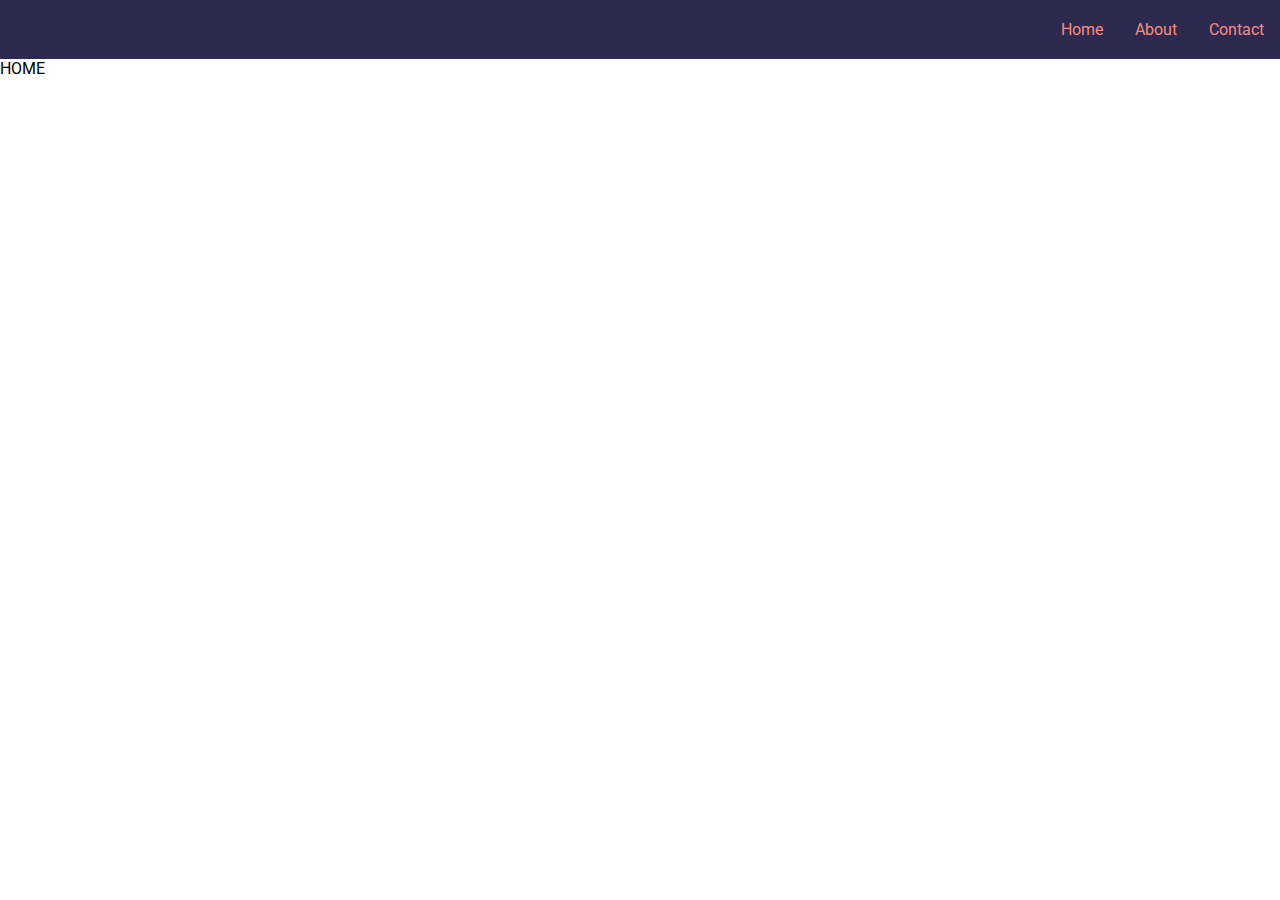
==== index.html @ 7231d3d2 "made the navigation bar universal" ====
<!doctype html>
<html>
    <head>
        <title>Home-CS LLC</title>
        <meta charset="utf-8">
        <meta http-equiv="X-UA-Compatible" content="IE=edge">
        <meta name="viewport" content="width=device-width, initial-scale=1">

        <link rel="stylesheet" href="css/styles.css" >
        <link rel="preconnect" href="https://fonts.gstatic.com">
        <link href="https://fonts.googleapis.com/css2?family=Roboto&display=swap" rel="stylesheet">

        <script src="https://code.jquery.com/jquery-3.5.0.js"></script>
    </head>

    <body>
        <!-- navigation -->
        <div id="navbar"></div>
        HOME
    </body>

</html>

<script>    //load external HTML
$("#navbar").load('navigation.html');
</script>
---- css/styles.css ----
@import url('https://fonts.googleapis.com/css2?family=Roboto&display=swap');

body {
    font-family: 'Roboto', sans-serif;
}
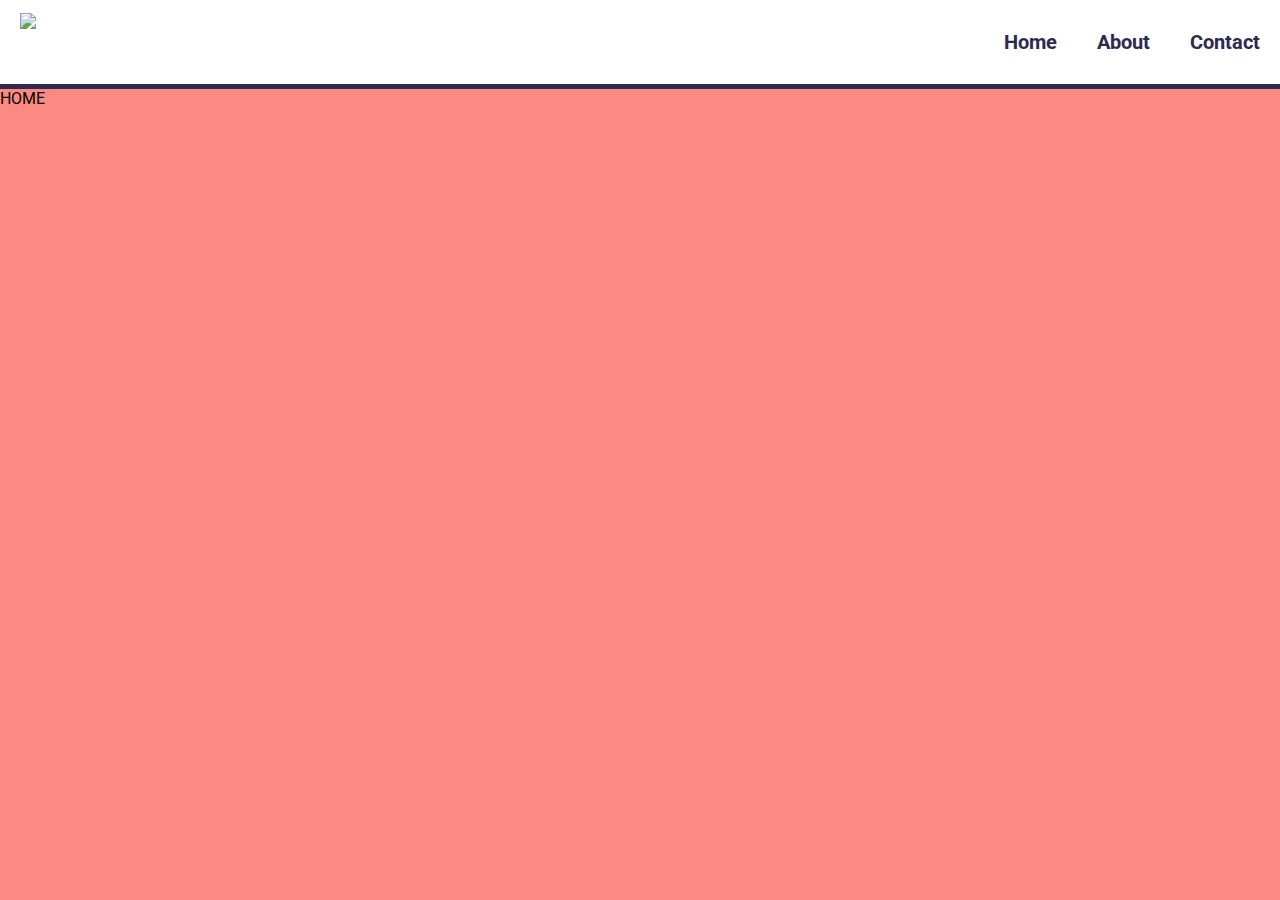
==== commit 703581cc: "updated to white border, added logo" ====
--- a/index.html
+++ b/index.html
@@ -6,7 +6,7 @@
         <meta http-equiv="X-UA-Compatible" content="IE=edge">
         <meta name="viewport" content="width=device-width, initial-scale=1">
 
-        <link rel="stylesheet" href="css/styles.css" >
+        <link rel="stylesheet" href="css/index.css" >
         <link rel="preconnect" href="https://fonts.gstatic.com">
         <link href="https://fonts.googleapis.com/css2?family=Roboto&display=swap" rel="stylesheet">
 
--- a/css/index.css
+++ b/css/index.css
@@ -0,0 +1,6 @@
+@import url('https://fonts.googleapis.com/css2?family=Roboto&display=swap');
+
+body {
+    font-family: 'Roboto', sans-serif;
+    background-color: #FC8A83; 
+}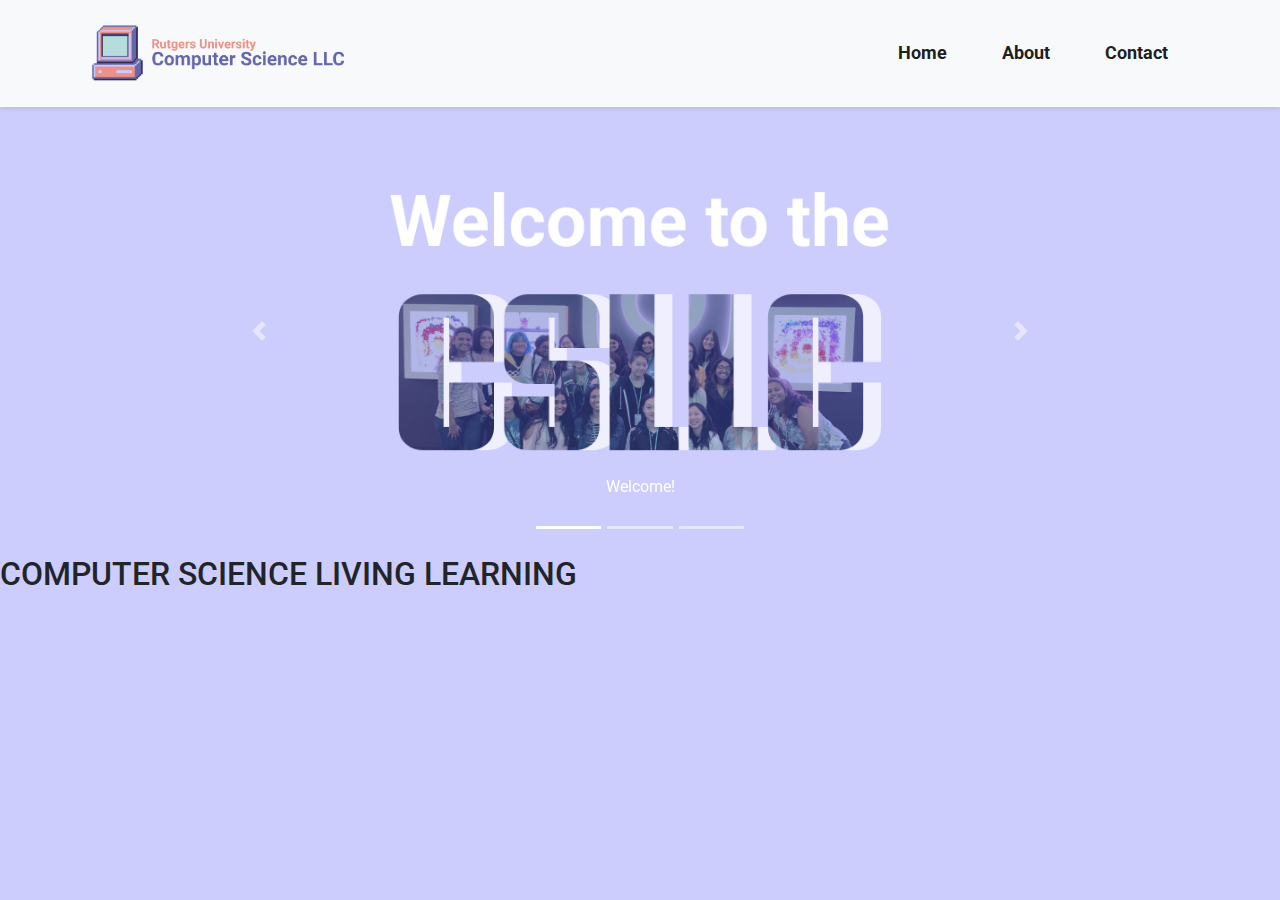
==== commit 0aa04c9a: "finished the slideshow" ====
--- a/index.html
+++ b/index.html
@@ -9,18 +9,68 @@
         <link rel="stylesheet" href="css/index.css" >
         <link rel="preconnect" href="https://fonts.gstatic.com">
         <link href="https://fonts.googleapis.com/css2?family=Roboto&display=swap" rel="stylesheet">
+        <link rel="stylesheet" href="css/bootstrap.min.css">
 
+        <script src="https://ajax.googleapis.com/ajax/libs/jquery/3.5.1/jquery.min.js"></script>
+        <script src="js/bootstrap.min.js"></script>
         <script src="https://code.jquery.com/jquery-3.5.0.js"></script>
     </head>
 
     <body>
         <!-- navigation -->
         <div id="navbar"></div>
-        HOME
+
+        <div class="slideshow-container">
+            <div id="carouselExampleIndicators" class="carousel slide" data-ride="carousel">
+                <ol class="carousel-indicators">
+                  <li data-target="#carouselExampleIndicators" data-slide-to="0" class="active"></li>
+                  <li data-target="#carouselExampleIndicators" data-slide-to="1"></li>
+                  <li data-target="#carouselExampleIndicators" data-slide-to="2"></li>
+                </ol>
+                <div class="carousel-inner">
+    
+                  <div class="carousel-item active">
+                    <img class="d-block w-100" src="photos/computer/welcome.png" alt="First slide">
+                    <div class="carousel-caption d-none d-md-block">
+                        <p>Welcome!</p>
+                    </div>
+                  </div>
+                  
+                  <div class="carousel-item">
+                    <img class="d-block w-100" src="photos/computer/welcome.png" alt="Second slide">
+                    <div class="carousel-caption d-none d-md-block">
+                        <p>Welcome!</p>
+                    </div>
+                  </div>
+                  <div class="carousel-item">
+                    <img class="d-block w-100" src="photos/computer/welcome.png" alt="Third slide">
+                    <div class="carousel-caption d-none d-md-block">
+                        <p>Welcome!</p>
+                    </div>
+                  </div>
+                </div>
+                <a class="carousel-control-prev" href="#carouselExampleIndicators" role="button" data-slide="prev">
+                  <span class="carousel-control-prev-icon" aria-hidden="true"></span>
+                  <span class="sr-only">Previous</span>
+                </a>
+                <a class="carousel-control-next" href="#carouselExampleIndicators" role="button" data-slide="next">
+                  <span class="carousel-control-next-icon" aria-hidden="true"></span>
+                  <span class="sr-only">Next</span>
+                </a>
+              </div>
+        </div>
+        <div class="header">
+            <h2>COMPUTER SCIENCE LIVING LEARNING </h2>
+        </div>
+  
+              
+            
     </body>
 
 </html>
 
 <script>    //load external HTML
 $("#navbar").load('navigation.html');
+$('.carousel').carousel()
+
 </script>
--- a/css/index.css
+++ b/css/index.css
@@ -2,5 +2,14 @@
 
 body {
     font-family: 'Roboto', sans-serif;
-    background-color: #FC8A83; 
-}+}
+
+.slideshow-container {
+    width: 70%; 
+    margin-left: auto; 
+    margin-right: auto; 
+}
+
+.header {
+    background: 
+}
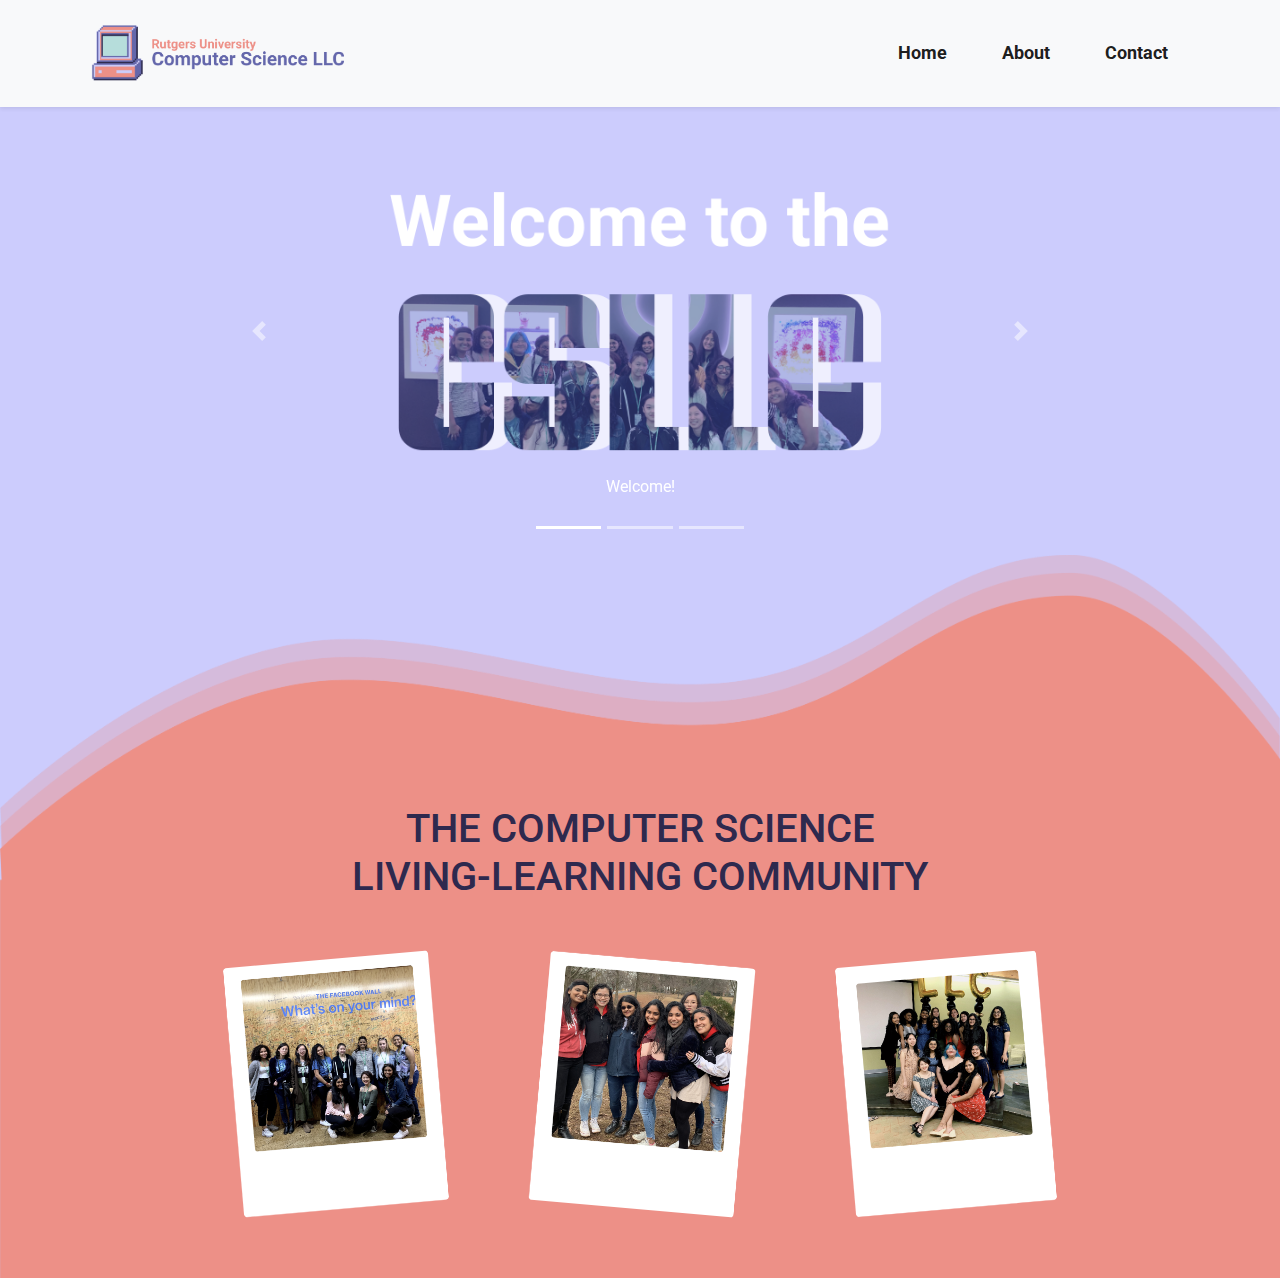
==== commit 2bc36858: "pink background & polaroid images" ====
--- a/index.html
+++ b/index.html
@@ -59,9 +59,18 @@
                 </a>
               </div>
         </div>
-        <div class="header">
-            <h2>COMPUTER SCIENCE LIVING LEARNING </h2>
-        </div>
+        <img class="pink-background" src="photos/computer/home-colored-background.png">
+        <h1 class="header">THE COMPUTER SCIENCE <br> LIVING-LEARNING COMMUNITY</h1>
+
+        <table>
+            <tr>
+                <td><img id="photo1" src="photos/people/fb.png"></td>
+                <td><img id="photo2" src="photos/people/outside-fall.png"></td>
+                <td><img id="photo3" src="photos/people/cs-party.png"></td>
+            </tr>
+                
+        </table>
+        
   
               
             
--- a/css/index.css
+++ b/css/index.css
@@ -10,6 +10,43 @@
     margin-right: auto; 
 }
 
+.pink-background {
+    z-index: -900; 
+    width: 100%; 
+    position: absolute;
+}
+
 .header {
-    background: 
+    margin-top: 250px; 
+    z-index: 1; 
+    text-align: center; 
+    color: #2E294E; 
 }
+
+table {
+    margin-left: auto; 
+    margin-right: auto; 
+}
+
+td {
+    padding: 50px; 
+}
+
+#photo1 {
+    width: auto; 
+    height: 250px; 
+    transform: rotate(-5deg); 
+}
+
+#photo2 {
+    width: auto; 
+    height: 250px;
+    transform: rotate(5deg); 
+    
+}
+
+#photo3 {
+    width: auto; 
+    height: 250px;
+    transform: rotate(-5deg); 
+}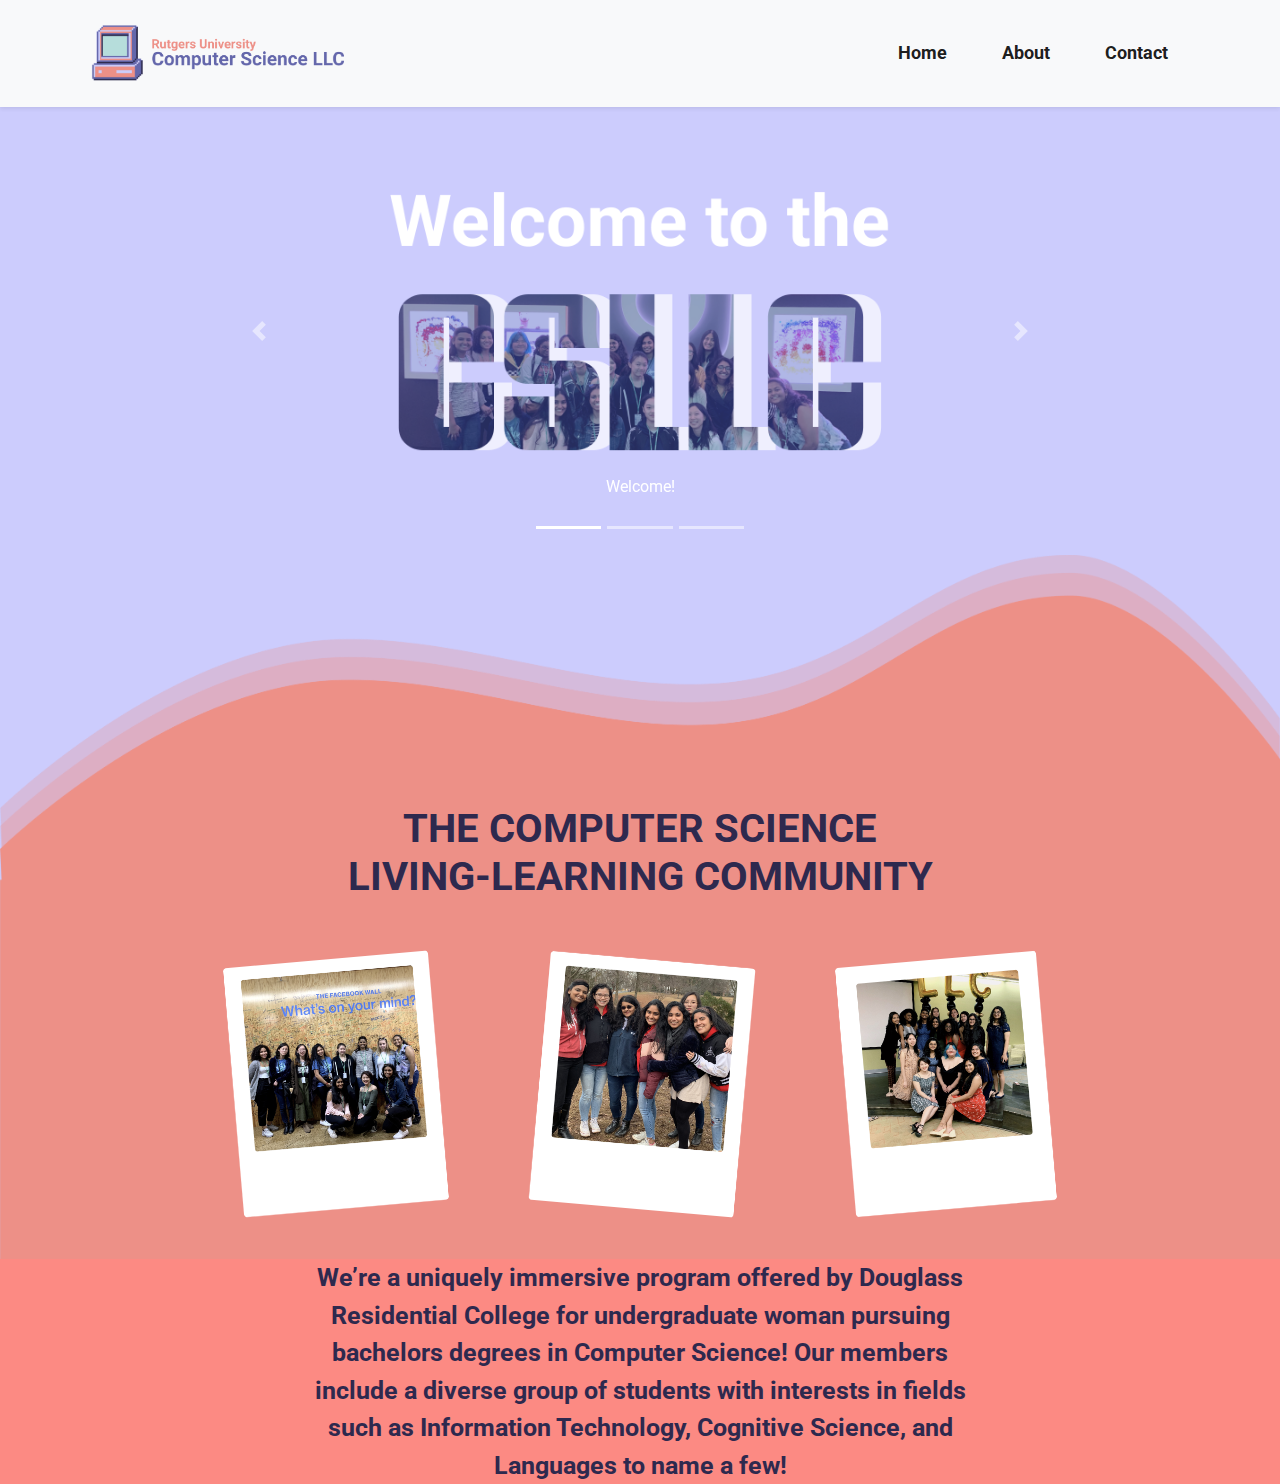
==== commit 9c2b28b7: "intro paragrpah + added 2 photos from cohort 1 & 4" ====
--- a/index.html
+++ b/index.html
@@ -37,15 +37,15 @@
                   </div>
                   
                   <div class="carousel-item">
-                    <img class="d-block w-100" src="photos/computer/welcome.png" alt="Second slide">
+                    <img class="d-block w-100" src="photos/people/cohort4.png" alt="Second slide">
                     <div class="carousel-caption d-none d-md-block">
-                        <p>Welcome!</p>
+                        <p>Cohort 4</p>
                     </div>
                   </div>
                   <div class="carousel-item">
-                    <img class="d-block w-100" src="photos/computer/welcome.png" alt="Third slide">
+                    <img class="d-block w-100" src="photos/people/cohort1-cave.png" alt="Third slide">
                     <div class="carousel-caption d-none d-md-block">
-                        <p>Welcome!</p>
+                        <p>Cohort 1</p>
                     </div>
                   </div>
                 </div>
@@ -71,9 +71,9 @@
                 
         </table>
         
-  
-              
-            
+        <div style="background: #FC8A83">
+            <p class="intro-text">We’re a uniquely immersive program offered by Douglass Residential College for undergraduate woman pursuing bachelors degrees in Computer Science! Our members include a diverse group of students with interests in fields such as Information Technology, Cognitive Science, and Languages to name a few!</p>
+        </div>
     </body>
 
 </html>
--- a/css/index.css
+++ b/css/index.css
@@ -2,6 +2,11 @@
 
 body {
     font-family: 'Roboto', sans-serif;
+    min-height: 100%;
+}
+
+html {
+    height: 100%; 
 }
 
 .slideshow-container {
@@ -21,6 +26,7 @@
     z-index: 1; 
     text-align: center; 
     color: #2E294E; 
+    font-weight: bold; 
 }
 
 table {
@@ -49,4 +55,12 @@
     width: auto; 
     height: 250px;
     transform: rotate(-5deg); 
+}
+
+.intro-text {
+    padding: 0 300px; 
+    text-align: center; 
+    font-weight: 700; 
+    font-size: 25px; 
+    color: #2E294E; 
 }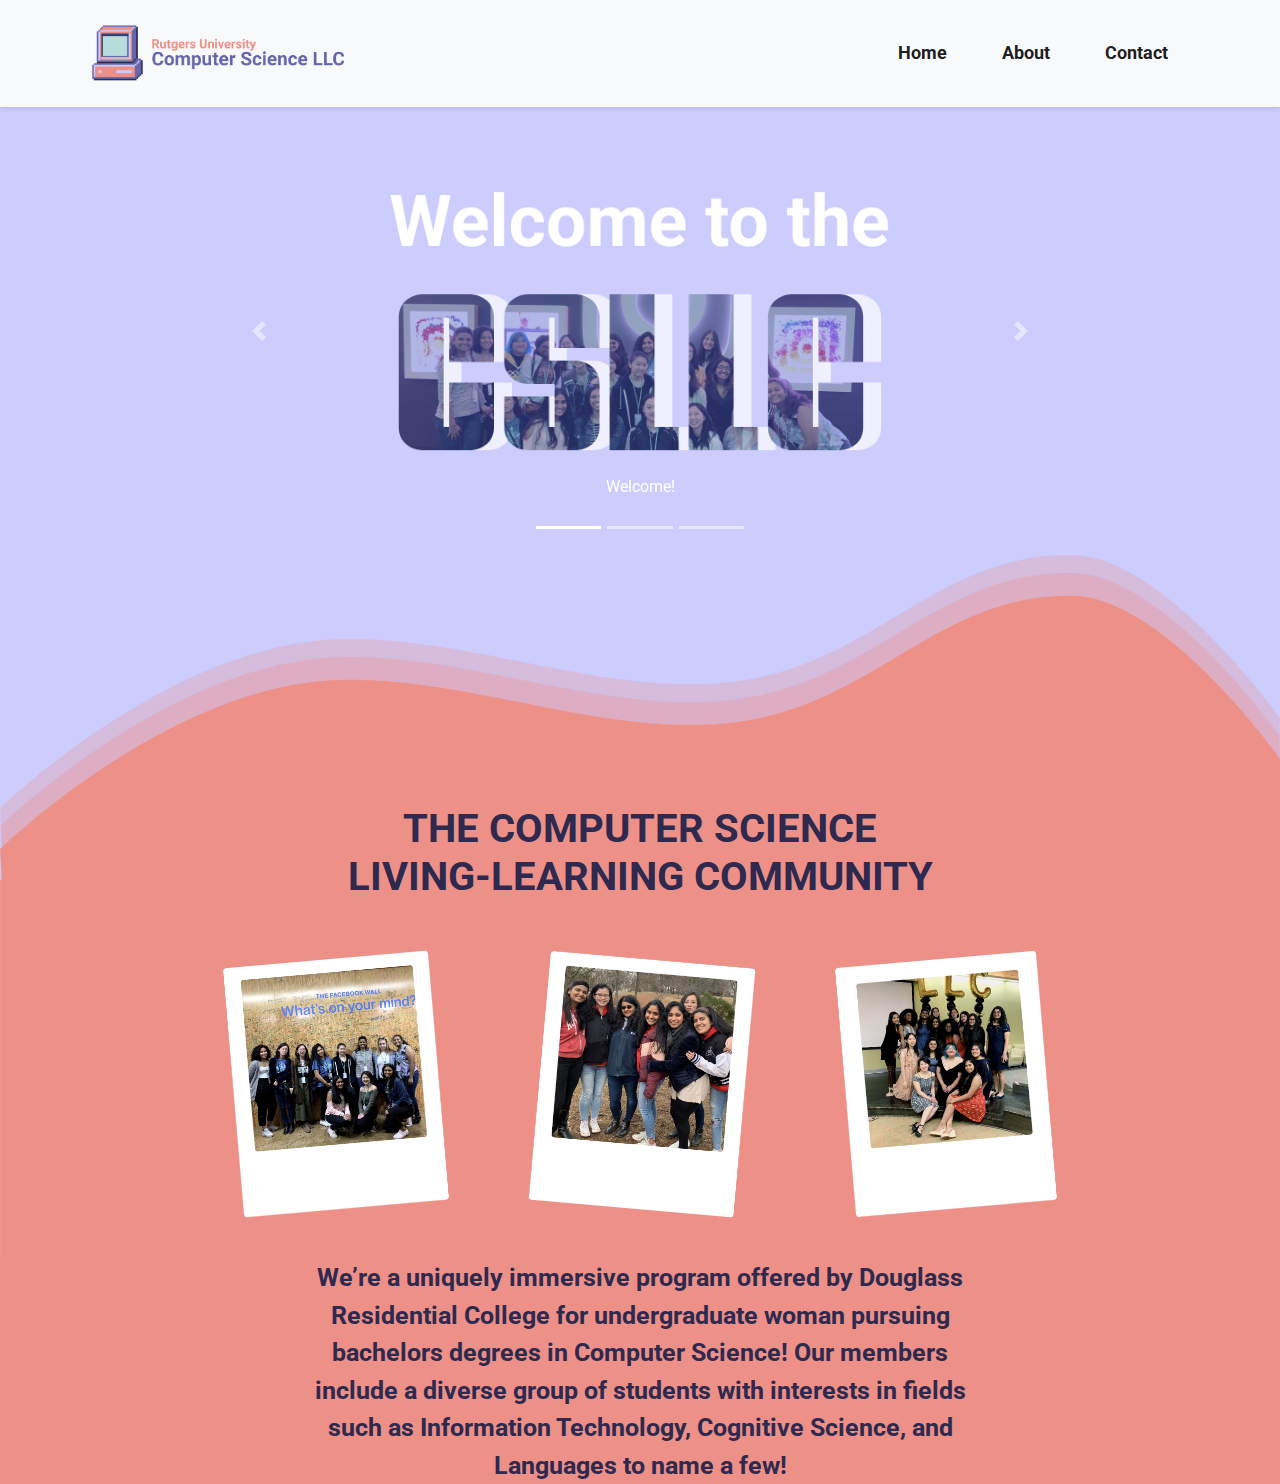
==== commit c9101d84: "fixed background color for intro paragraph to match with image" ====
--- a/index.html
+++ b/index.html
@@ -30,20 +30,20 @@
                 <div class="carousel-inner">
     
                   <div class="carousel-item active">
-                    <img class="d-block w-100" src="photos/computer/welcome.png" alt="First slide">
+                    <img class="d-block w-100" src="photos/computer/welcome.png" alt="Welcome Slide">
                     <div class="carousel-caption d-none d-md-block">
                         <p>Welcome!</p>
                     </div>
                   </div>
                   
                   <div class="carousel-item">
-                    <img class="d-block w-100" src="photos/people/cohort4.png" alt="Second slide">
+                    <img class="d-block w-100" src="photos/people/cohort4.png" alt="Second Slide">
                     <div class="carousel-caption d-none d-md-block">
                         <p>Cohort 4</p>
                     </div>
                   </div>
                   <div class="carousel-item">
-                    <img class="d-block w-100" src="photos/people/cohort1-cave.png" alt="Third slide">
+                    <img class="d-block w-100" src="photos/people/cohort1-cave.png" alt="Third Slide">
                     <div class="carousel-caption d-none d-md-block">
                         <p>Cohort 1</p>
                     </div>
@@ -71,7 +71,7 @@
                 
         </table>
         
-        <div style="background: #FC8A83">
+        <div style="background: #ED9087">
             <p class="intro-text">We’re a uniquely immersive program offered by Douglass Residential College for undergraduate woman pursuing bachelors degrees in Computer Science! Our members include a diverse group of students with interests in fields such as Information Technology, Cognitive Science, and Languages to name a few!</p>
         </div>
     </body>
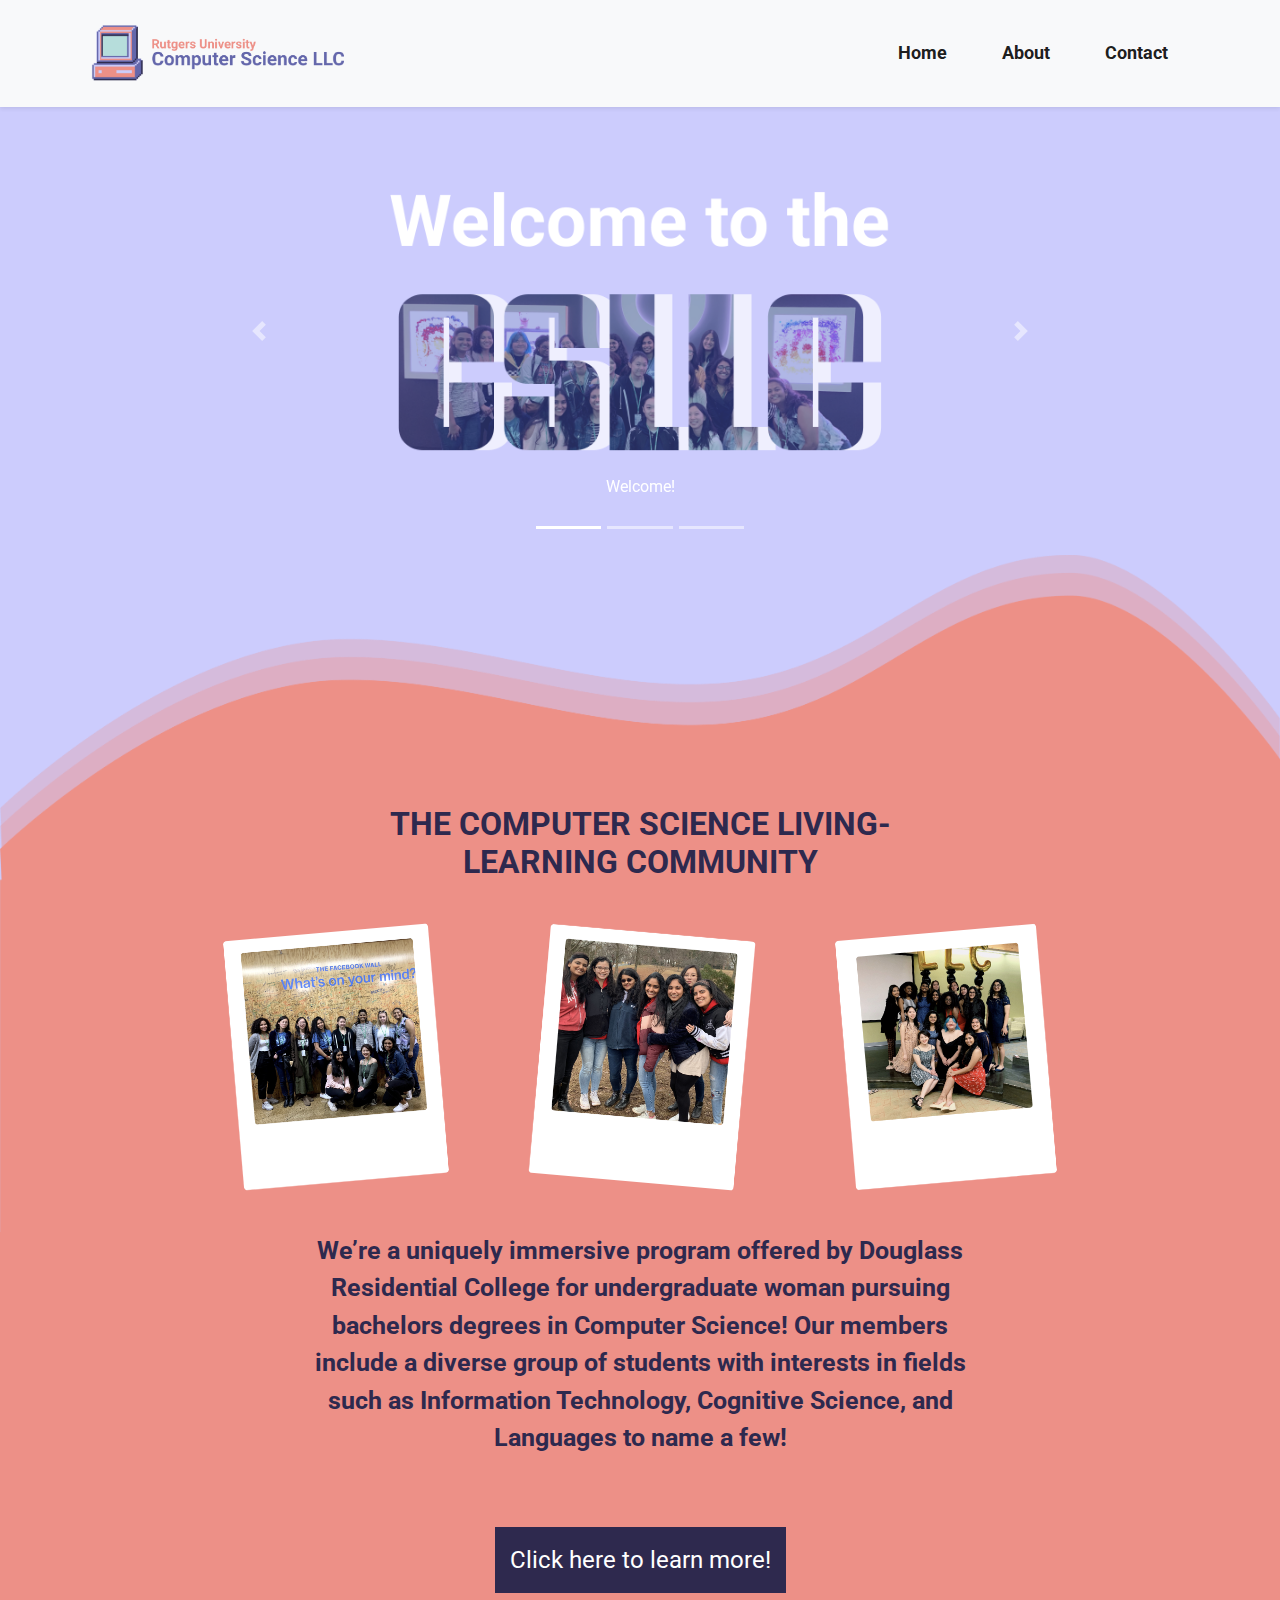
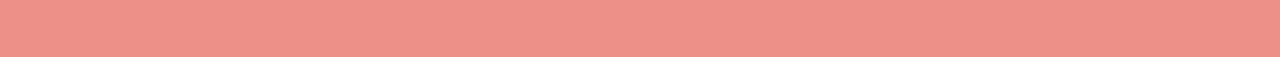
==== commit dad2453f: "added button, and began formatting for mobile" ====
--- a/index.html
+++ b/index.html
@@ -20,7 +20,7 @@
         <!-- navigation -->
         <div id="navbar"></div>
 
-        <div class="slideshow-container">
+        <div class="slideshow-container" style="background-color: #CCCCFD">
             <div id="carouselExampleIndicators" class="carousel slide" data-ride="carousel">
                 <ol class="carousel-indicators">
                   <li data-target="#carouselExampleIndicators" data-slide-to="0" class="active"></li>
@@ -59,8 +59,9 @@
                 </a>
               </div>
         </div>
+        
         <img class="pink-background" src="photos/computer/home-colored-background.png">
-        <h1 class="header">THE COMPUTER SCIENCE <br> LIVING-LEARNING COMMUNITY</h1>
+        <h1 class="header">THE COMPUTER SCIENCE LIVING-LEARNING COMMUNITY</h1>
 
         <table>
             <tr>
@@ -71,9 +72,12 @@
                 
         </table>
         
-        <div style="background: #ED9087">
+        <div style="margin: auto auto 30px; background: #ED9087">
             <p class="intro-text">We’re a uniquely immersive program offered by Douglass Residential College for undergraduate woman pursuing bachelors degrees in Computer Science! Our members include a diverse group of students with interests in fields such as Information Technology, Cognitive Science, and Languages to name a few!</p>
+            <button style="display: block; margin: 0 auto 40px; font-size: 1.5em;">Click here to learn more!</button>
+            <br>
         </div>
+        
     </body>
 
 </html>
--- a/css/index.css
+++ b/css/index.css
@@ -1,4 +1,5 @@
 @import url('https://fonts.googleapis.com/css2?family=Roboto&display=swap');
+
 
 body {
     font-family: 'Roboto', sans-serif;
@@ -22,16 +23,24 @@
 }
 
 .header {
-    margin-top: 250px; 
+    margin: 250px auto 0; 
     z-index: 1; 
     text-align: center; 
     color: #2E294E; 
     font-weight: bold; 
+    font-size: 2em; 
+    width: 620px; 
 }
 
 table {
     margin-left: auto; 
     margin-right: auto; 
+}
+
+@media only screen and (max-width: 1024px) {
+    table {
+        display: none; 
+    }
 }
 
 td {
@@ -58,9 +67,31 @@
 }
 
 .intro-text {
+    margin-bottom: 70px; 
     padding: 0 300px; 
     text-align: center; 
     font-weight: 700; 
     font-size: 25px; 
     color: #2E294E; 
+}
+
+@media only screen and (max-width: 1024px) {
+    .intro-text {
+        padding: 0 10px; 
+    }
+}
+
+button {
+    background-color: #2E294E;
+    color: white; 
+    padding: 15px; 
+    font-family: 'Roboto', sans-serif;
+    font-weight: 400;
+    border: none; 
+}
+
+button:hover {
+    color: #2E294E;
+    background-color: white; 
+    
 }